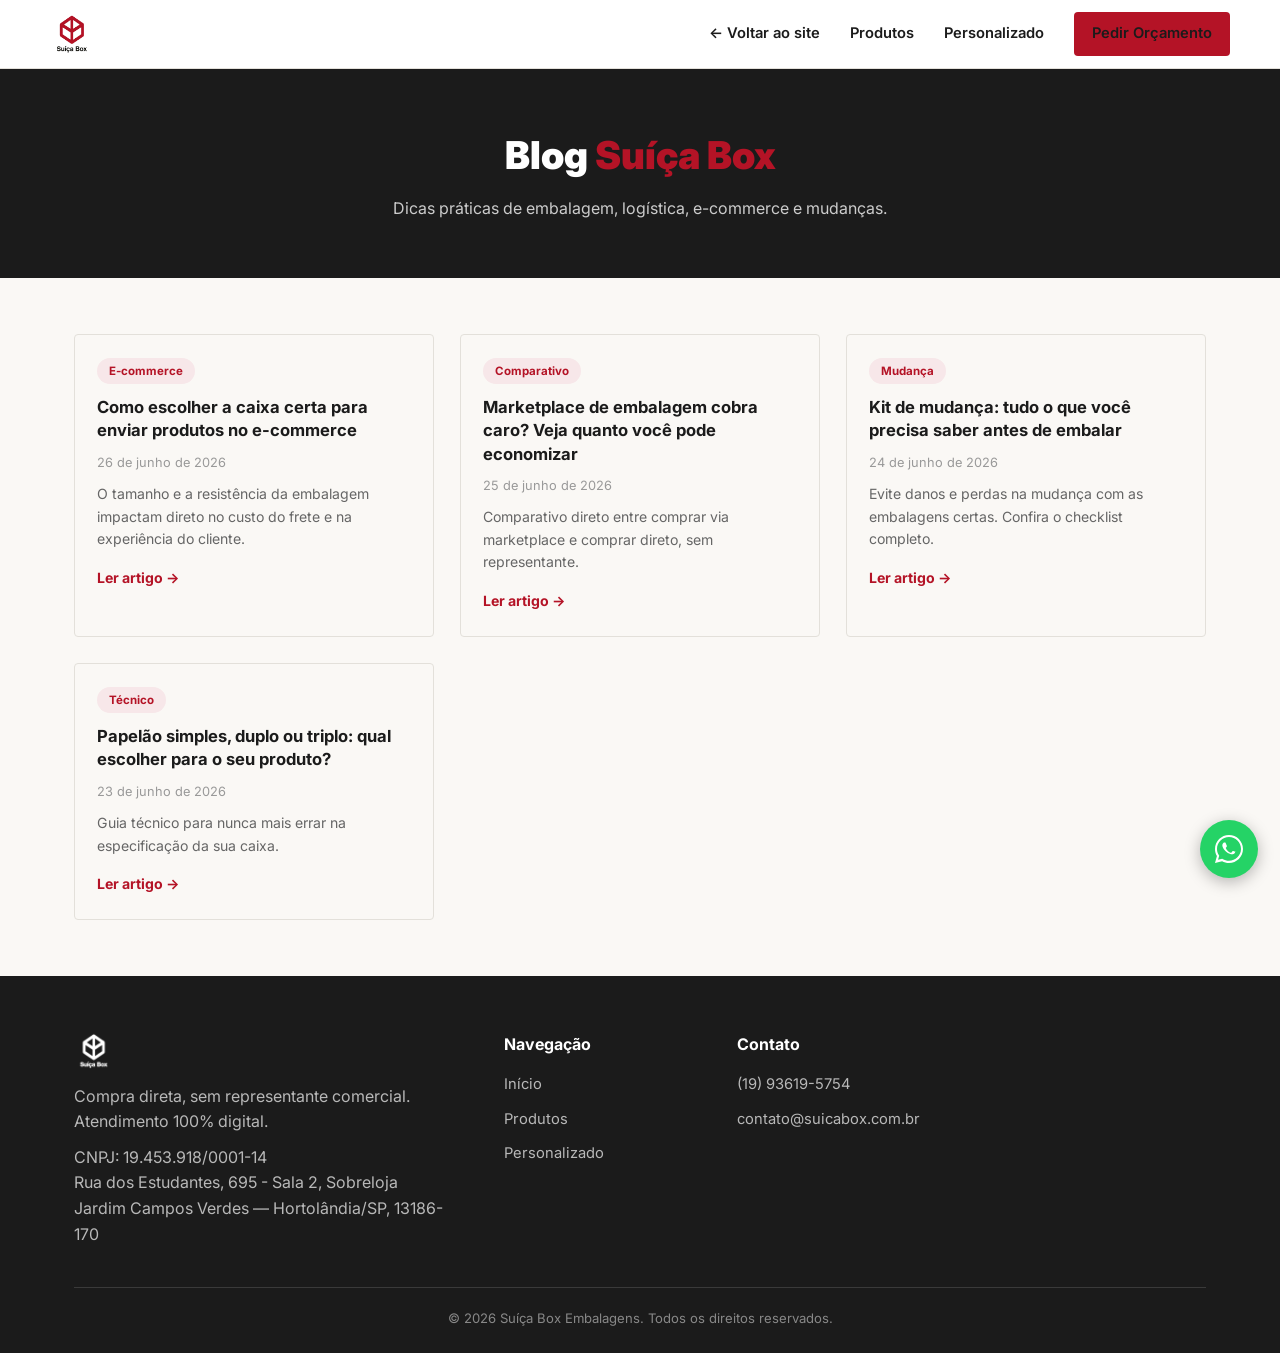
==== blog/index.html @ 133df17a "Add files via upload" ====
<!DOCTYPE html>
<html lang="pt-BR">
<head>
  <meta charset="UTF-8" />
  <meta name="viewport" content="width=device-width, initial-scale=1.0" />
  <meta name="description" content="Blog Suíça Box — Dicas de embalagem, logística, e-commerce e mudanças." />
  <meta name="robots" content="index, follow" />
  <link rel="canonical" href="https://www.suicabox.com.br/blog/" />
  <title>Blog — Suíça Box</title>
  <link rel="icon" href="[data-uri]" type="image/png" />
  <style>
/* ===========================================
   SUÍÇA BOX — style.css
   Identidade: Vermelho #B41326 | Preto #1B1B1B
   Tipografia: Helvetica Neue Bold (display) + Inter (corpo)
   Direção: Swiss-grid precision + textura de papelão ondulado
=========================================== */

*, *::before, *::after { box-sizing: border-box; margin: 0; padding: 0; }

:root {
  --red: #B41326;
  --red-dark: #8C0F1E;
  --red-light: #F7E7E9;
  --black: #1B1B1B;
  --ink: #2A2A2A;
  --paper: #FAF8F5;      /* tom kraft claro, não branco puro — remete a papel */
  --kraft: #C9A876;      /* acento secundário, papelão/kraft */
  --gray-line: #E3E0DA;
  --white: #FFFFFF;
  --whatsapp: #25D366;
  --whatsapp-dark: #1EAE54;
  --font-display: 'Helvetica Neue', Inter, Arial, sans-serif;
  --font-body: 'Inter', Helvetica, Arial, sans-serif;
  --radius: 4px;
  --container: 1180px;
}

html { scroll-behavior: smooth; }

body {
  font-family: var(--font-body);
  color: var(--ink);
  background: var(--paper);
  line-height: 1.6;
  -webkit-font-smoothing: antialiased;
}

img { max-width: 100%; display: block; }

.container {
  max-width: var(--container);
  margin: 0 auto;
  padding: 0 24px;
}

a { color: inherit; }

.eyebrow {
  font-size: 0.78rem;
  font-weight: 700;
  letter-spacing: 0.08em;
  text-transform: uppercase;
  color: var(--red);
}

.section-title {
  font-family: var(--font-display);
  font-weight: 900;
  font-size: clamp(1.7rem, 3.2vw, 2.5rem);
  color: var(--black);
  margin: 8px 0 12px;
  line-height: 1.15;
}

.section-sub {
  color: #5b5b5b;
  font-size: 1.02rem;
  max-width: 620px;
  margin-bottom: 36px;
}

.section-head { margin-bottom: 40px; }
.section-head.center { text-align: center; margin-left: auto; margin-right: auto; }
.section-head.center .section-sub { margin-left: auto; margin-right: auto; }

section { padding: 72px 0; }

/* ===== DIVISOR "PAPELÃO ONDULADO" — elemento de assinatura ===== */
.flute-divider {
  width: 100%;
  height: 14px;
  display: block;
  line-height: 0;
}
.flute-divider svg { width: 100%; height: 14px; display: block; }

/* ===== BOTÕES ===== */
.btn {
  display: inline-flex;
  align-items: center;
  gap: 8px;
  padding: 14px 28px;
  font-weight: 700;
  font-size: 0.98rem;
  border-radius: var(--radius);
  text-decoration: none;
  border: none;
  cursor: pointer;
  transition: transform .15s ease, background .15s ease, box-shadow .15s ease;
  white-space: nowrap;
}
.btn:active { transform: translateY(1px); }

.btn-primary { background: var(--red); color: var(--white); }
.btn-primary:hover { background: var(--red-dark); }

.btn-whatsapp { background: var(--whatsapp); color: var(--white); }
.btn-whatsapp:hover { background: var(--whatsapp-dark); }

.btn-outline { background: transparent; color: var(--white); border: 2px solid rgba(255,255,255,.65); }
.btn-outline:hover { background: rgba(255,255,255,.12); }

.btn-block { width: 100%; justify-content: center; }
.btn-sm { padding: 10px 18px; font-size: 0.86rem; }

/* ===== HEADER ===== */
.navbar {
  position: sticky;
  top: 0;
  background: var(--white);
  border-bottom: 1px solid var(--gray-line);
  z-index: 1000;
}
.nav-inner {
  display: flex;
  align-items: center;
  justify-content: space-between;
  padding: 12px 0;
}
.logo-img { height: 42px; }
.nav-links { display: flex; align-items: center; gap: 30px; }
.nav-links a {
  text-decoration: none;
  color: var(--black);
  font-weight: 600;
  font-size: 0.92rem;
}
.nav-links a:hover { color: var(--red); }
.menu-toggle { display: none; background: none; border: none; font-size: 1.7rem; cursor: pointer; }

/* ===== HERO ===== */
.hero {
  background: var(--black);
  background-image: radial-gradient(circle at 82% 18%, rgba(180,19,38,.35), transparent 55%);
  color: var(--white);
  padding: 96px 0 76px;
}
.hero-inner { display: grid; grid-template-columns: 1.15fr 0.85fr; gap: 56px; align-items: center; }
.hero-eyebrow {
  display: inline-block;
  font-size: 0.78rem;
  font-weight: 700;
  letter-spacing: .06em;
  text-transform: uppercase;
  background: var(--red);
  padding: 6px 14px;
  border-radius: 20px;
  margin-bottom: 22px;
}
.hero h1 {
  font-family: var(--font-display);
  font-weight: 900;
  font-size: clamp(2.1rem, 4.4vw, 3.4rem);
  line-height: 1.12;
  margin-bottom: 18px;
}
.hero h1 em { color: var(--red); font-style: normal; }
.hero p.lead { font-size: 1.15rem; color: #d8d8d8; max-width: 540px; margin-bottom: 30px; }
.hero-cta { display: flex; gap: 14px; flex-wrap: wrap; margin-bottom: 28px; }
.hero-trust { display: flex; gap: 22px; flex-wrap: wrap; font-size: 0.86rem; color: #b9b9b9; }
.hero-trust strong { color: var(--white); }
.hero-visual { display: flex; justify-content: center; }
.hero-visual img { width: 100%; max-width: 360px; filter: drop-shadow(0 18px 40px rgba(0,0,0,.45)); }

/* ===== CREDIBILIDADE ===== */
.credibilidade { background: var(--red); padding: 36px 0; }
.cred-grid { display: grid; grid-template-columns: repeat(4, 1fr); gap: 24px; text-align: center; }
.cred-item { color: var(--white); }
.cred-item .num { display: block; font-family: var(--font-display); font-weight: 900; font-size: clamp(1.5rem, 3vw, 2.1rem); }
.cred-item .label { font-size: 0.84rem; opacity: 0.92; }

/* ===== PRODUTOS ===== */
.produtos { background: var(--paper); }
.subgroup-title {
  font-family: var(--font-display);
  font-weight: 700;
  font-size: 1.3rem;
  color: var(--black);
  border-bottom: 2px solid var(--gray-line);
  padding-bottom: 10px;
  margin: 44px 0 24px;
}
.subgroup-title:first-of-type { margin-top: 0; }
.product-grid { display: grid; grid-template-columns: repeat(auto-fit, minmax(250px, 1fr)); gap: 22px; }

.product-card {
  background: var(--white);
  border: 1px solid var(--gray-line);
  border-radius: var(--radius);
  padding: 22px;
  display: flex;
  flex-direction: column;
  transition: box-shadow .2s, border-color .2s;
}
.product-card:hover { box-shadow: 0 10px 28px rgba(0,0,0,.08); border-color: var(--red); }
.sku-tag {
  font-size: 0.72rem;
  font-weight: 700;
  letter-spacing: .03em;
  color: #8a8a8a;
  margin-bottom: 8px;
}
.product-card h3 { font-size: 1.08rem; font-weight: 700; color: var(--black); margin-bottom: 8px; }
.product-specs { font-size: 0.87rem; color: #5b5b5b; margin-bottom: 14px; flex-grow: 1; }
.product-specs strong { color: var(--ink); }
.product-price { margin-bottom: 14px; }
.product-price .kit { font-family: var(--font-display); font-weight: 900; font-size: 1.35rem; color: var(--red); }
.product-price .unit { font-size: 0.8rem; color: #777; display: block; margin-top: 2px; }
.product-card.cotacao { justify-content: space-between; }
.product-card.cotacao .product-specs { margin-bottom: 18px; }

/* ===== DEPOIMENTO ===== */
.depoimento { background: var(--paper); }
.depoimento-card {
  max-width: 720px; margin: 0 auto; text-align: center;
  background: var(--white); border: 1px solid var(--gray-line); border-radius: var(--radius);
  padding: 36px 32px; position: relative;
}
.depoimento-card::before {
  content: "“"; font-family: var(--font-display); font-size: 3.4rem; color: var(--red);
  display: block; line-height: 1; margin-bottom: 6px;
}
.depoimento-texto { font-size: 1.05rem; color: var(--ink); margin-bottom: 16px; font-style: italic; }
.depoimento-autor { font-weight: 700; color: var(--black); font-size: 0.92rem; }

/* ===== POR QUE COMPRAR DIRETO ===== */
.diferenciacao { background: var(--black); color: var(--white); }
.diferenciacao .section-title, .diferenciacao .eyebrow { color: var(--white); }
.diferenciacao .eyebrow { color: #ff8a96; }
.compare-grid { display: grid; grid-template-columns: 1fr 1fr; gap: 0; border-radius: var(--radius); overflow: hidden; margin-top: 8px; }
.compare-col { padding: 28px 26px; }
.compare-col.bad { background: #262626; }
.compare-col.good { background: var(--red); }
.compare-col h4 { font-family: var(--font-display); font-weight: 800; font-size: 1.1rem; margin-bottom: 16px; }
.compare-col ul { list-style: none; display: flex; flex-direction: column; gap: 10px; font-size: 0.94rem; }
.compare-col.bad li::before { content: "✕  "; color: #777; }
.compare-col.good li::before { content: "✓  "; font-weight: 700; }

/* ===== PERSONALIZADO ===== */
.personalizado { background: var(--paper); }
.pers-grid { display: grid; grid-template-columns: 0.9fr 1.1fr; gap: 48px; align-items: start; }
.pers-copy h2 { font-family: var(--font-display); font-weight: 900; font-size: clamp(1.6rem, 3vw, 2.2rem); color: var(--black); margin-bottom: 16px; }
.pers-copy p { color: #4d4d4d; margin-bottom: 16px; }
.pers-copy .pull-quote {
  border-left: 4px solid var(--red);
  padding-left: 16px;
  font-size: 1.02rem;
  color: var(--ink);
  margin: 22px 0;
}
.trust-list { list-style: none; display: flex; flex-direction: column; gap: 10px; margin-top: 20px; font-size: 0.94rem; }
.trust-list li::before { content: "✓  "; color: var(--red); font-weight: 700; }

.form-wrapper { background: var(--white); border: 1px solid var(--gray-line); border-radius: var(--radius); padding: 32px; }
.form-wrapper h3 { font-family: var(--font-display); font-size: 1.2rem; margin-bottom: 18px; }
fieldset { border: 1px dashed var(--gray-line); border-radius: var(--radius); padding: 20px; margin-bottom: 18px; }
legend { font-weight: 700; color: var(--red); padding: 0 8px; font-size: 1rem; }
.form-row { display: flex; flex-wrap: wrap; gap: 16px; }
.form-group { flex: 1; min-width: 220px; margin-bottom: 14px; }
.form-group label { display: block; font-weight: 600; font-size: 0.88rem; margin-bottom: 6px; }
.form-group input, .form-group select, .form-group textarea {
  width: 100%; padding: 11px 14px; border: 1px solid var(--gray-line);
  border-radius: var(--radius); font-family: var(--font-body); font-size: 0.94rem; background: var(--white);
}
.form-group input:focus, .form-group select:focus, .form-group textarea:focus { outline: none; border-color: var(--red); }
#add-model-btn {
  background: none; border: 1px dashed var(--black); color: var(--black);
  padding: 10px 16px; border-radius: var(--radius); font-weight: 600; cursor: pointer; font-size: 0.88rem;
}
.upload-label {
  display: inline-block; padding: 10px 18px; background: var(--black); color: var(--white);
  border-radius: var(--radius); cursor: pointer; font-weight: 600; font-size: 0.86rem; margin-top: 6px;
}
.upload-label:hover { background: #333; }
.form-group input[type="file"] { display: none; }
.file-name { font-size: 0.82rem; font-style: italic; color: #777; margin-top: 6px; }
#success-message { display: none; text-align: center; padding: 50px 10px; }
#success-message .icon { font-size: 3.4rem; color: var(--whatsapp); margin-bottom: 14px; }
#success-message h3 { font-family: var(--font-display); font-size: 1.5rem; margin-bottom: 10px; }

/* ===== BLOG PREVIEW ===== */
.blog-preview { background: var(--white); }
.blog-grid { display: grid; grid-template-columns: repeat(auto-fit, minmax(280px, 1fr)); gap: 24px; }
.post-card { border: 1px solid var(--gray-line); border-radius: var(--radius); overflow: hidden; transition: box-shadow .2s; }
.post-card:hover { box-shadow: 0 10px 28px rgba(0,0,0,.08); }
.post-card-body { padding: 22px; }
.post-tag { display: inline-block; background: var(--red-light); color: var(--red); font-size: 0.72rem; font-weight: 700; padding: 4px 12px; border-radius: 20px; margin-bottom: 12px; }
.post-card h3 { font-size: 1.04rem; font-weight: 700; margin-bottom: 10px; line-height: 1.4; color: var(--black); }
.post-card p { font-size: 0.88rem; color: #666; margin-bottom: 14px; }
.btn-post { color: var(--red); font-weight: 700; text-decoration: none; font-size: 0.88rem; }
.blog-cta-wrap { text-align: center; margin-top: 36px; }

/* ===== FOOTER ===== */
.footer { background: var(--black); color: #b8b8b8; padding: 56px 0 24px; }
.footer-grid { display: grid; grid-template-columns: 2fr 1fr 1fr 1.2fr; gap: 36px; margin-bottom: 40px; }
.footer-logo { height: 38px; filter: brightness(0) invert(1); margin-bottom: 14px; }
.footer-col h4 { color: var(--white); font-size: 1rem; margin-bottom: 14px; }
.footer-col ul { list-style: none; display: flex; flex-direction: column; gap: 9px; }
.footer-col a { text-decoration: none; color: #b8b8b8; font-size: 0.92rem; }
.footer-col a:hover { color: var(--white); }
.footer-bottom { text-align: center; border-top: 1px solid #3a3a3a; padding-top: 20px; font-size: 0.82rem; color: #888; }

/* ===== WHATSAPP FLUTUANTE ===== */
.floating-whatsapp {
  position: fixed; bottom: 22px; right: 22px;
  background: var(--whatsapp); color: var(--white);
  width: 58px; height: 58px; border-radius: 50%;
  display: flex; align-items: center; justify-content: center;
  font-size: 1.8rem; text-decoration: none; z-index: 1000;
  box-shadow: 0 4px 16px rgba(0,0,0,.28); transition: transform .15s;
}
.floating-whatsapp:hover { transform: scale(1.08); }

/* ===== RESPONSIVO ===== */
@media (max-width: 860px) {
  .hero-inner { grid-template-columns: 1fr; text-align: left; }
  .hero-visual { display: none; }
  .cred-grid { grid-template-columns: repeat(2, 1fr); gap: 28px; }
  .compare-grid { grid-template-columns: 1fr; }
  .pers-grid { grid-template-columns: 1fr; }
  .footer-grid { grid-template-columns: 1fr 1fr; }
}

@media (max-width: 680px) {
  .nav-links {
    display: none; position: absolute; top: 64px; left: 0; right: 0;
    background: var(--white); flex-direction: column; padding: 20px 24px; gap: 16px;
    border-bottom: 1px solid var(--gray-line); z-index: 999;
  }
  .nav-links.open { display: flex; }
  .menu-toggle { display: block; }
  section { padding: 52px 0; }
  .cred-grid { grid-template-columns: repeat(2, 1fr); }
  .footer-grid { grid-template-columns: 1fr; }
}

/* Acessibilidade */
a:focus-visible, button:focus-visible, input:focus-visible, select:focus-visible, textarea:focus-visible {
  outline: 3px solid var(--red); outline-offset: 2px;
}
@media (prefers-reduced-motion: reduce) {
  * { transition: none !important; scroll-behavior: auto !important; }
}

</style>
  <link href="https://fonts.googleapis.com/css2?family=Inter:wght@400;600;700;900&display=swap" rel="stylesheet" />
  <style>
    .blog-hero { background: var(--black); color: var(--white); padding: 56px 0; text-align: center; }
    .blog-hero h1 { font-family: var(--font-display); font-size: clamp(1.8rem, 3.4vw, 2.4rem); font-weight: 900; margin-bottom: 10px; }
    .blog-hero h1 .highlight { color: var(--red); }
    .blog-hero p { color: #ccc; font-size: 1rem; }
    .blog-wrapper { max-width: var(--container); margin: 0 auto; padding: 56px 24px; }
    .blog-grid { display: grid; grid-template-columns: repeat(auto-fill, minmax(300px, 1fr)); gap: 26px; }
  </style>
</head>
<body>

  <header class="navbar">
    <div class="container nav-inner">
      <a href="../" class="logo-link" aria-label="Suíça Box — início">
        <img src="[data-uri]" alt="Suíça Box" class="logo-img" />
      </a>
      <nav class="nav-links" id="nav-links">
        <a href="../">← Voltar ao site</a>
        <a href="../#produtos">Produtos</a>
        <a href="../#personalizado">Personalizado</a>
        <a href="https://wa.me/5519936195754?text=Ol%C3%A1%21%20Vim%20pelo%20blog%20da%20Su%C3%AD%C3%A7a%20Box%20e%20quero%20um%20or%C3%A7amento." class="btn btn-primary btn-sm" target="_blank" rel="noopener">Pedir Orçamento</a>
      </nav>
      <button class="menu-toggle" aria-label="Abrir menu" aria-expanded="false" aria-controls="nav-links">&#9776;</button>
    </div>
  </header>

  <section class="blog-hero">
    <h1>Blog <span class="highlight">Suíça Box</span></h1>
    <p>Dicas práticas de embalagem, logística, e-commerce e mudanças.</p>
  </section>

  <div class="blog-wrapper">
    <div class="blog-grid">

      <article class="post-card">
        <div class="post-card-body">
          <span class="post-tag">E-commerce</span>
          <h3>Como escolher a caixa certa para enviar produtos no e-commerce</h3>
          <p style="font-size:0.8rem; color:#999; margin-bottom:10px;">26 de junho de 2026</p>
          <p>O tamanho e a resistência da embalagem impactam direto no custo do frete e na experiência do cliente.</p>
          <a href="/blog/como-escolher-caixa-ecommerce" class="btn-post">Ler artigo →</a>
        </div>
      </article>

      <article class="post-card">
        <div class="post-card-body">
          <span class="post-tag">Comparativo</span>
          <h3>Marketplace de embalagem cobra caro? Veja quanto você pode economizar</h3>
          <p style="font-size:0.8rem; color:#999; margin-bottom:10px;">25 de junho de 2026</p>
          <p>Comparativo direto entre comprar via marketplace e comprar direto, sem representante.</p>
          <a href="/blog/marketplace-vs-direto" class="btn-post">Ler artigo →</a>
        </div>
      </article>

      <article class="post-card">
        <div class="post-card-body">
          <span class="post-tag">Mudança</span>
          <h3>Kit de mudança: tudo o que você precisa saber antes de embalar</h3>
          <p style="font-size:0.8rem; color:#999; margin-bottom:10px;">24 de junho de 2026</p>
          <p>Evite danos e perdas na mudança com as embalagens certas. Confira o checklist completo.</p>
          <a href="/blog/kit-mudanca" class="btn-post">Ler artigo →</a>
        </div>
      </article>

      <article class="post-card">
        <div class="post-card-body">
          <span class="post-tag">Técnico</span>
          <h3>Papelão simples, duplo ou triplo: qual escolher para o seu produto?</h3>
          <p style="font-size:0.8rem; color:#999; margin-bottom:10px;">23 de junho de 2026</p>
          <p>Guia técnico para nunca mais errar na especificação da sua caixa.</p>
          <a href="/blog/papelao-simples-duplo-triplo" class="btn-post">Ler artigo →</a>
        </div>
      </article>

    </div>
  </div>

  <footer class="footer" id="contato">
    <div class="container">
      <div class="footer-grid">
        <div class="footer-col">
          <img src="[data-uri]" alt="Suíça Box" class="footer-logo" />
          <p>Compra direta, sem representante comercial. Atendimento 100% digital.</p>
          <p style="margin-top:10px;">CNPJ: 19.453.918/0001-14</p>
          <p>Rua dos Estudantes, 695 - Sala 2, Sobreloja</p>
          <p>Jardim Campos Verdes — Hortolândia/SP, 13186-170</p>
        </div>
        <div class="footer-col">
          <h4>Navegação</h4>
          <ul>
            <li><a href="../">Início</a></li>
            <li><a href="../#produtos">Produtos</a></li>
            <li><a href="../#personalizado">Personalizado</a></li>
          </ul>
        </div>
        <div class="footer-col">
          <h4>Contato</h4>
          <ul>
            <li><a href="https://wa.me/5519936195754" target="_blank" rel="noopener">(19) 93619-5754</a></li>
            <li><a href="mailto:contato@suicabox.com.br">contato@suicabox.com.br</a></li>
          </ul>
        </div>
      </div>
      <div class="footer-bottom">© 2026 Suíça Box Embalagens. Todos os direitos reservados.</div>
    </div>
  </footer>

  <a href="https://wa.me/5519936195754?text=Ol%C3%A1%2C%20visitei%20o%20blog%20e%20tenho%20uma%20d%C3%BAvida." class="floating-whatsapp" target="_blank" rel="noopener" aria-label="Falar no WhatsApp">
    <svg width="28" height="28" viewBox="0 0 32 32" fill="currentColor" aria-hidden="true"><path d="M16 0C7.2 0 0 7.2 0 16c0 2.9.8 5.7 2.2 8.1L0 32l8.1-2.1c2.3 1.3 5 2 7.9 2 8.8 0 16-7.2 16-16S24.8 0 16 0zm0 29.3c-2.6 0-5.1-.7-7.3-2l-.5-.3-4.7 1.2 1.3-4.6-.3-.5C3 21 2.3 18.5 2.3 16 2.3 8.5 8.5 2.3 16 2.3S29.7 8.5 29.7 16 23.5 29.3 16 29.3zm7.9-9.6c-.4-.2-2.5-1.2-2.9-1.4-.4-.1-.7-.2-1 .2s-1.1 1.4-1.3 1.6c-.2.2-.5.3-.9.1-1.2-.5-2.6-1.3-3.7-2.6-.9-1-1.5-2.1-1.7-2.5-.2-.4 0-.6.2-.8.2-.2.4-.5.6-.7.2-.2.3-.4.4-.7.1-.3 0-.5-.1-.7-.1-.2-1-2.3-1.3-3-.3-.7-.6-.6-.9-.6h-.7c-.3 0-.7.1-1 .5-.3.3-1.2 1.2-1.2 2.9s1.2 3.4 1.4 3.6c.2.2 2.6 4 6.3 5.4 3.1 1.2 3.7 1 4.4.9.6-.1 2-.8 2.3-1.6.3-.8.3-1.4.2-1.6 0-.1-.3-.2-.7-.4z"/></svg>
  </a>

  <script>
    var toggle = document.querySelector('.menu-toggle');
    var navLinks = document.getElementById('nav-links');
    if (toggle && navLinks) {
      toggle.addEventListener('click', function () {
        var open = navLinks.classList.toggle('open');
        toggle.setAttribute('aria-expanded', open ? 'true' : 'false');
      });
    }
    document.querySelectorAll('a[href*="wa.me"]').forEach(function (el) {
      el.addEventListener('click', function () {
        if (typeof gtag === 'function') { gtag('event', 'whatsapp_click', { link_location: 'blog' }); }
      });
    });
  </script>

  <!-- Google tag — GA4 + container -->
  <script async src="https://www.googletagmanager.com/gtag/js?id=GT-PZMDFRV"></script>
  <script>
    window.dataLayer = window.dataLayer || [];
    function gtag(){dataLayer.push(arguments);}
    gtag('js', new Date());
    gtag('config', 'GT-PZMDFRV');
    gtag('config', 'G-7WY83N8GS5');
  </script>
</body>
</html>
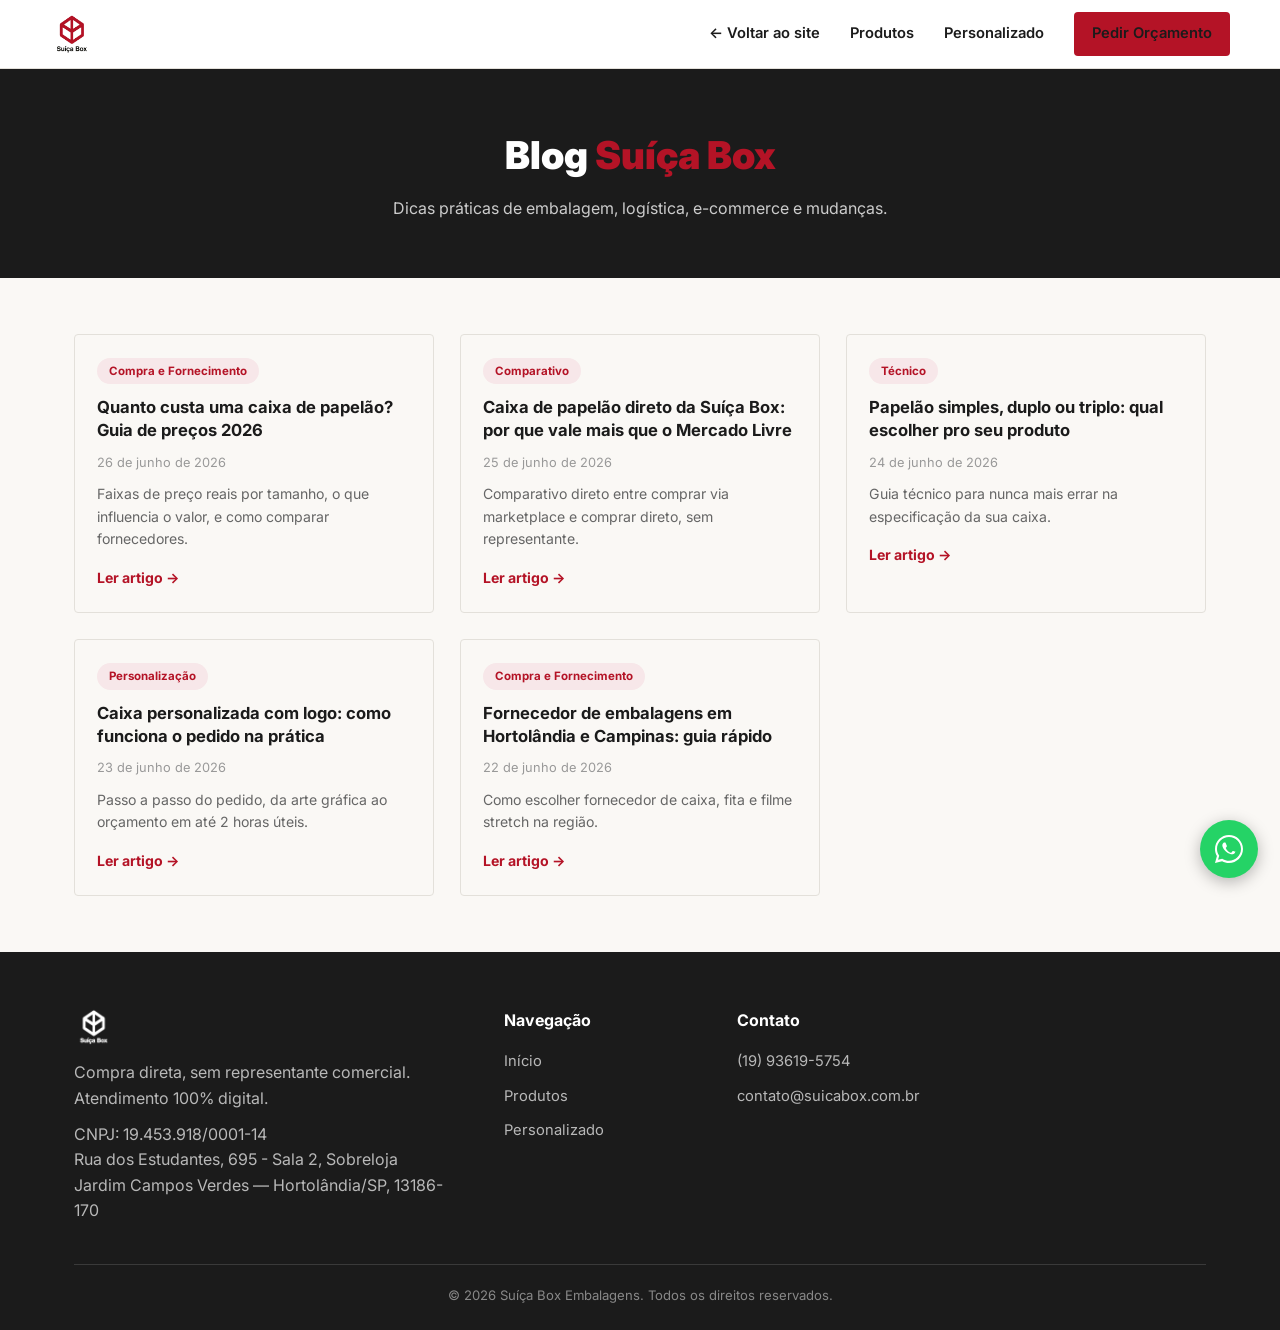
==== commit 3e1cee4e: "Update blog articles and footer contact link" ====
--- a/blog/index.html
+++ b/blog/index.html
@@ -401,41 +401,51 @@
 
       <article class="post-card">
         <div class="post-card-body">
-          <span class="post-tag">E-commerce</span>
-          <h3>Como escolher a caixa certa para enviar produtos no e-commerce</h3>
+          <span class="post-tag">Compra e Fornecimento</span>
+          <h3>Quanto custa uma caixa de papelão? Guia de preços 2026</h3>
           <p style="font-size:0.8rem; color:#999; margin-bottom:10px;">26 de junho de 2026</p>
-          <p>O tamanho e a resistência da embalagem impactam direto no custo do frete e na experiência do cliente.</p>
-          <a href="/blog/como-escolher-caixa-ecommerce" class="btn-post">Ler artigo →</a>
+          <p>Faixas de preço reais por tamanho, o que influencia o valor, e como comparar fornecedores.</p>
+          <a href="quanto-custa-caixa-de-papelao.html" class="btn-post">Ler artigo →</a>
         </div>
       </article>
 
       <article class="post-card">
         <div class="post-card-body">
           <span class="post-tag">Comparativo</span>
-          <h3>Marketplace de embalagem cobra caro? Veja quanto você pode economizar</h3>
+          <h3>Caixa de papelão direto da Suíça Box: por que vale mais que o Mercado Livre</h3>
           <p style="font-size:0.8rem; color:#999; margin-bottom:10px;">25 de junho de 2026</p>
           <p>Comparativo direto entre comprar via marketplace e comprar direto, sem representante.</p>
-          <a href="/blog/marketplace-vs-direto" class="btn-post">Ler artigo →</a>
-        </div>
-      </article>
-
-      <article class="post-card">
-        <div class="post-card-body">
-          <span class="post-tag">Mudança</span>
-          <h3>Kit de mudança: tudo o que você precisa saber antes de embalar</h3>
-          <p style="font-size:0.8rem; color:#999; margin-bottom:10px;">24 de junho de 2026</p>
-          <p>Evite danos e perdas na mudança com as embalagens certas. Confira o checklist completo.</p>
-          <a href="/blog/kit-mudanca" class="btn-post">Ler artigo →</a>
+          <a href="caixa-papelao-vs-mercado-livre.html" class="btn-post">Ler artigo →</a>
         </div>
       </article>
 
       <article class="post-card">
         <div class="post-card-body">
           <span class="post-tag">Técnico</span>
-          <h3>Papelão simples, duplo ou triplo: qual escolher para o seu produto?</h3>
+          <h3>Papelão simples, duplo ou triplo: qual escolher pro seu produto</h3>
+          <p style="font-size:0.8rem; color:#999; margin-bottom:10px;">24 de junho de 2026</p>
+          <p>Guia técnico para nunca mais errar na especificação da sua caixa.</p>
+          <a href="tipos-papelao-ondulado.html" class="btn-post">Ler artigo →</a>
+        </div>
+      </article>
+
+      <article class="post-card">
+        <div class="post-card-body">
+          <span class="post-tag">Personalização</span>
+          <h3>Caixa personalizada com logo: como funciona o pedido na prática</h3>
           <p style="font-size:0.8rem; color:#999; margin-bottom:10px;">23 de junho de 2026</p>
-          <p>Guia técnico para nunca mais errar na especificação da sua caixa.</p>
-          <a href="/blog/papelao-simples-duplo-triplo" class="btn-post">Ler artigo →</a>
+          <p>Passo a passo do pedido, da arte gráfica ao orçamento em até 2 horas úteis.</p>
+          <a href="caixa-personalizada-com-logo.html" class="btn-post">Ler artigo →</a>
+        </div>
+      </article>
+
+      <article class="post-card">
+        <div class="post-card-body">
+          <span class="post-tag">Compra e Fornecimento</span>
+          <h3>Fornecedor de embalagens em Hortolândia e Campinas: guia rápido</h3>
+          <p style="font-size:0.8rem; color:#999; margin-bottom:10px;">22 de junho de 2026</p>
+          <p>Como escolher fornecedor de caixa, fita e filme stretch na região.</p>
+          <a href="fornecedor-embalagens-hortolandia.html" class="btn-post">Ler artigo →</a>
         </div>
       </article>
 
@@ -463,7 +473,7 @@
         <div class="footer-col">
           <h4>Contato</h4>
           <ul>
-            <li><a href="https://wa.me/5519936195754" target="_blank" rel="noopener">(19) 93619-5754</a></li>
+            <li><a href="https://wa.me/5519936195754?text=Ol%C3%A1%2C%20vim%20pelo%20site%20da%20Su%C3%AD%C3%A7a%20Box." target="_blank" rel="noopener">(19) 93619-5754</a></li>
             <li><a href="mailto:contato@suicabox.com.br">contato@suicabox.com.br</a></li>
           </ul>
         </div>
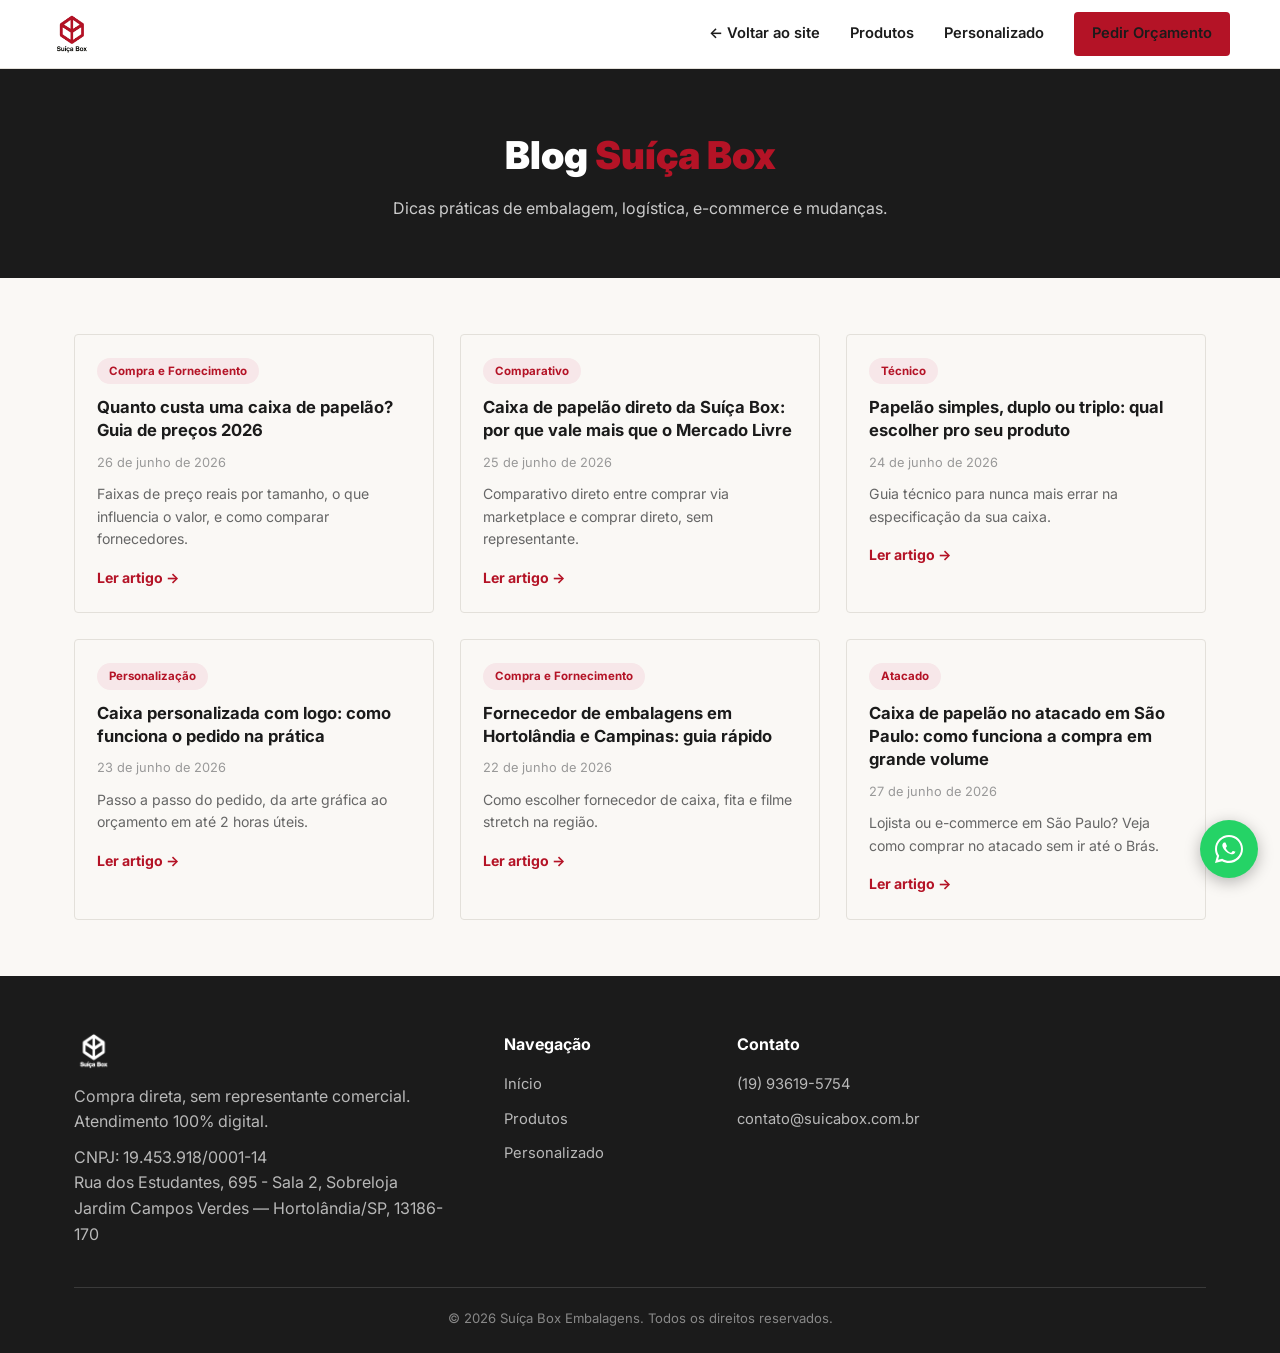
==== commit 7b0bab4b: "Add files via upload" ====
--- a/blog/index.html
+++ b/blog/index.html
@@ -449,6 +449,16 @@
         </div>
       </article>
 
+      <article class="post-card">
+        <div class="post-card-body">
+          <span class="post-tag">Atacado</span>
+          <h3>Caixa de papelão no atacado em São Paulo: como funciona a compra em grande volume</h3>
+          <p style="font-size:0.8rem; color:#999; margin-bottom:10px;">27 de junho de 2026</p>
+          <p>Lojista ou e-commerce em São Paulo? Veja como comprar no atacado sem ir até o Brás.</p>
+          <a href="caixa-de-papelao-atacado-sp.html" class="btn-post">Ler artigo →</a>
+        </div>
+      </article>
+
     </div>
   </div>
 
